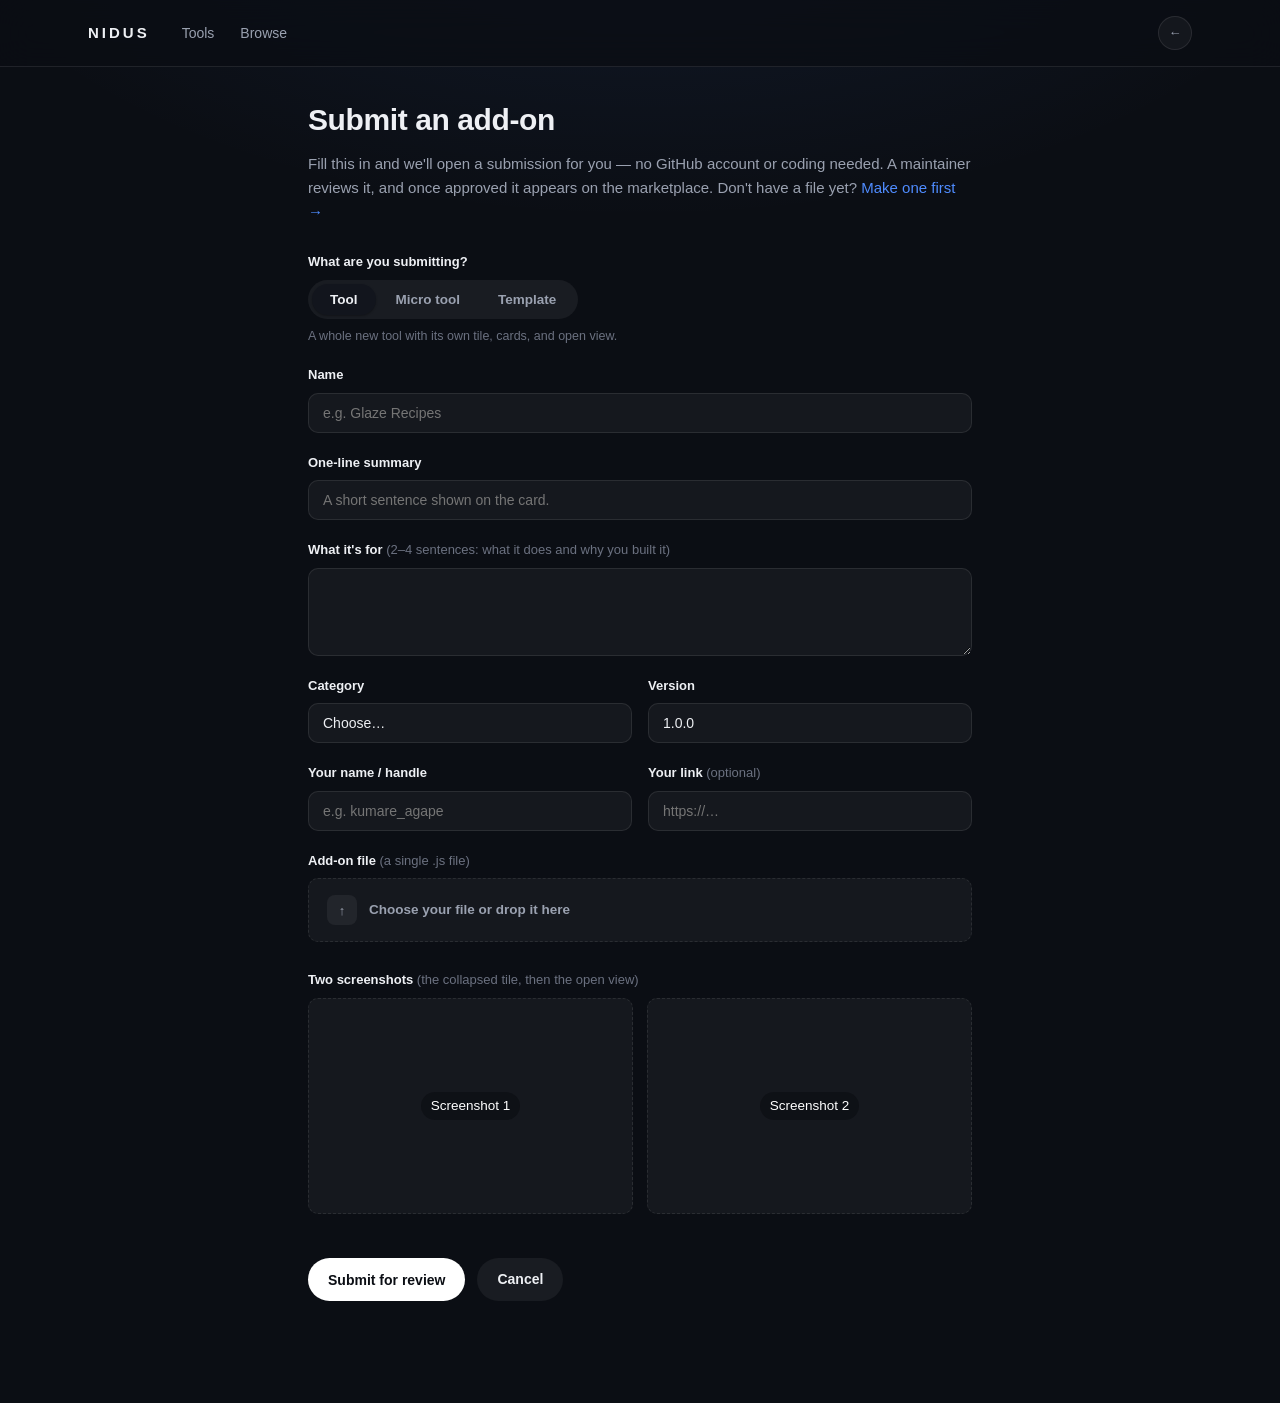
==== submit.html @ c09124db "Add anonymous web upload: submit form + Cloudflare Worker + PR flow - submit.html/submit.js/config.j" ====
<!doctype html>
<html lang="en" data-theme="dark">
<head>
  <meta charset="utf-8" />
  <meta name="viewport" content="width=device-width, initial-scale=1" />
  <title>Submit an add-on — Nidus Tools</title>
  <meta name="description" content="Upload your Nidus tool, micro tool, or template to the marketplace." />
  <link rel="icon" href="assets/nidus-favicon.png" />
  <link rel="stylesheet" href="styles.css" />
</head>
<body>
  <header class="topbar">
    <div class="topbar-inner">
      <a class="wordmark" href="index.html">NIDUS</a>
      <nav class="topnav">
        <a href="index.html#tools">Tools</a>
        <a href="index.html">Browse</a>
      </nav>
      <div class="topbar-actions">
        <a class="icon-btn" href="index.html" title="Back to marketplace" aria-label="Back">←</a>
      </div>
    </div>
  </header>

  <main class="submit-page">
    <div class="submit-intro">
      <h1>Submit an add-on</h1>
      <p>Fill this in and we'll open a submission for you — no GitHub account or coding needed. A
      maintainer reviews it, and once approved it appears on the marketplace. Don't have a file yet?
      <a href="HOW-TO-MAKE.md" target="_blank" rel="noopener">Make one first →</a></p>
    </div>

    <form id="submit-form" class="form" novalidate>
      <div class="field">
        <label>What are you submitting?</label>
        <div class="segmented" id="type-seg" role="radiogroup">
          <button type="button" class="seg active" data-type="tool" role="radio" aria-checked="true">Tool</button>
          <button type="button" class="seg" data-type="microtool" role="radio" aria-checked="false">Micro tool</button>
          <button type="button" class="seg" data-type="template" role="radio" aria-checked="false">Template</button>
        </div>
        <p class="field-hint" id="type-hint">A whole new tool with its own tile, cards, and open view.</p>
      </div>

      <div class="field">
        <label for="f-name">Name</label>
        <input type="text" id="f-name" maxlength="60" placeholder="e.g. Glaze Recipes" required />
      </div>

      <div class="field">
        <label for="f-summary">One-line summary</label>
        <input type="text" id="f-summary" maxlength="160" placeholder="A short sentence shown on the card." required />
      </div>

      <div class="field">
        <label for="f-why">What it's for <span class="field-sub">(2–4 sentences: what it does and why you built it)</span></label>
        <textarea id="f-why" rows="4" maxlength="600" required></textarea>
      </div>

      <div class="field-row">
        <div class="field">
          <label for="f-category">Category</label>
          <select id="f-category" required><option value="">Choose…</option></select>
        </div>
        <div class="field">
          <label for="f-version">Version</label>
          <input type="text" id="f-version" value="1.0.0" maxlength="16" />
        </div>
      </div>

      <div class="field-row">
        <div class="field">
          <label for="f-author">Your name / handle</label>
          <input type="text" id="f-author" maxlength="40" placeholder="e.g. kumare_agape" required />
        </div>
        <div class="field">
          <label for="f-authorurl">Your link <span class="field-sub">(optional)</span></label>
          <input type="url" id="f-authorurl" maxlength="200" placeholder="https://…" />
        </div>
      </div>

      <div class="field">
        <label id="file-label" for="f-file">Add-on file <span class="field-sub" id="file-hint">(a single .js file)</span></label>
        <label class="dropzone" for="f-file">
          <input type="file" id="f-file" accept=".js" hidden />
          <span class="dz-icon">↑</span>
          <span class="dz-text" id="file-dztext">Choose your file or drop it here</span>
        </label>
      </div>

      <div class="field" id="shots-field">
        <label>Two screenshots <span class="field-sub" id="shots-hint">(the collapsed tile, then the open view)</span></label>
        <div class="shots-grid">
          <label class="dropzone shot" for="f-shot1">
            <input type="file" id="f-shot1" accept="image/png,image/jpeg,image/webp" hidden />
            <img class="shot-preview" id="shot1-preview" alt="" hidden />
            <span class="dz-text" id="shot1-text">Screenshot 1</span>
          </label>
          <label class="dropzone shot" for="f-shot2">
            <input type="file" id="f-shot2" accept="image/png,image/jpeg,image/webp" hidden />
            <img class="shot-preview" id="shot2-preview" alt="" hidden />
            <span class="dz-text" id="shot2-text">Screenshot 2</span>
          </label>
        </div>
      </div>

      <!-- honeypot: hidden from humans, tempting to bots -->
      <div class="hp" aria-hidden="true">
        <label>Leave this empty<input type="text" id="f-website" tabindex="-1" autocomplete="off" /></label>
      </div>

      <div class="field" id="captcha-field">
        <div class="cf-turnstile" id="turnstile-widget"></div>
      </div>

      <div class="form-actions">
        <button type="submit" class="btn btn-primary" id="submit-go">Submit for review</button>
        <a class="btn btn-secondary" href="index.html">Cancel</a>
      </div>

      <p class="form-status" id="form-status" role="status" aria-live="polite"></p>
    </form>
  </main>

  <script src="https://challenges.cloudflare.com/turnstile/v0/api.js" async defer></script>
  <script src="config.js"></script>
  <script src="submit.js"></script>
</body>
</html>
---- styles.css ----
:root {
  --radius: 16px;
  --radius-sm: 10px;
  --accent: #4f8cff;
  --accent-soft: rgba(79, 140, 255, 0.14);
  --ease: cubic-bezier(0.22, 1, 0.36, 1);
}

/* Light (default) */
:root {
  --bg: #f7f8fa;
  --bg-vignette: radial-gradient(1200px 600px at 50% -10%, rgba(79, 140, 255, 0.06), transparent 60%);
  --surface: rgba(255, 255, 255, 0.72);
  --surface-solid: #ffffff;
  --border: rgba(15, 20, 30, 0.08);
  --text: #14181f;
  --text-muted: #6a7180;
  --text-faint: #9aa1ae;
  --btn-primary-bg: #14181f;
  --btn-primary-fg: #ffffff;
  --chip-bg: rgba(15, 20, 30, 0.05);
  --chip-active-bg: var(--accent);
  --chip-active-fg: #ffffff;
  --shadow: 0 1px 2px rgba(15, 20, 30, 0.04), 0 10px 30px -14px rgba(15, 20, 30, 0.12);
  --mark-plate: #ffffff;
  --mark-outer: #e7eaf0;
  --mark-mid: #d3d8e2;
  --mark-inner: #b9c0cf;
}

@media (prefers-color-scheme: dark) {
  :root {
    --bg: #0b0e14;
    --bg-vignette: radial-gradient(1200px 600px at 50% -10%, rgba(79, 140, 255, 0.10), transparent 60%);
    --surface: rgba(255, 255, 255, 0.045);
    --surface-solid: #12151d;
    --border: rgba(255, 255, 255, 0.09);
    --text: #eef0f4;
    --text-muted: #9aa1b0;
    --text-faint: #6b7180;
    --btn-primary-bg: #ffffff;
    --btn-primary-fg: #0b0e14;
    --chip-bg: rgba(255, 255, 255, 0.06);
    --chip-active-bg: var(--accent);
    --chip-active-fg: #ffffff;
    --shadow: 0 1px 2px rgba(0, 0, 0, 0.3), 0 20px 40px -20px rgba(0, 0, 0, 0.6);
    --mark-plate: #171b25;
    --mark-outer: #232838;
    --mark-mid: #2b3145;
    --mark-inner: #343c54;
  }
}

:root[data-theme="dark"] {
  --bg: #0b0e14;
  --bg-vignette: radial-gradient(1200px 600px at 50% -10%, rgba(79, 140, 255, 0.10), transparent 60%);
  --surface: rgba(255, 255, 255, 0.045);
  --surface-solid: #12151d;
  --border: rgba(255, 255, 255, 0.09);
  --text: #eef0f4;
  --text-muted: #9aa1b0;
  --text-faint: #6b7180;
  --btn-primary-bg: #ffffff;
  --btn-primary-fg: #0b0e14;
  --chip-bg: rgba(255, 255, 255, 0.06);
  --chip-active-bg: var(--accent);
  --chip-active-fg: #ffffff;
  --shadow: 0 1px 2px rgba(0, 0, 0, 0.3), 0 20px 40px -20px rgba(0, 0, 0, 0.6);
  --mark-plate: #171b25;
  --mark-outer: #232838;
  --mark-mid: #2b3145;
  --mark-inner: #343c54;
}

:root[data-theme="light"] {
  --bg: #f7f8fa;
  --bg-vignette: radial-gradient(1200px 600px at 50% -10%, rgba(79, 140, 255, 0.06), transparent 60%);
  --surface: rgba(255, 255, 255, 0.72);
  --surface-solid: #ffffff;
  --border: rgba(15, 20, 30, 0.08);
  --text: #14181f;
  --text-muted: #6a7180;
  --text-faint: #9aa1ae;
  --btn-primary-bg: #14181f;
  --btn-primary-fg: #ffffff;
  --chip-bg: rgba(15, 20, 30, 0.05);
  --chip-active-bg: var(--accent);
  --chip-active-fg: #ffffff;
  --shadow: 0 1px 2px rgba(15, 20, 30, 0.04), 0 10px 30px -14px rgba(15, 20, 30, 0.12);
  --mark-plate: #ffffff;
  --mark-outer: #e7eaf0;
  --mark-mid: #d3d8e2;
  --mark-inner: #b9c0cf;
}

* { box-sizing: border-box; }

html, body {
  margin: 0;
  padding: 0;
  overflow-x: hidden;
}

body {
  background: var(--bg-vignette), var(--bg);
  color: var(--text);
  font-family: -apple-system, BlinkMacSystemFont, "SF Pro Text", "Segoe UI", Roboto, Helvetica, Arial, sans-serif;
  -webkit-font-smoothing: antialiased;
  line-height: 1.5;
}

a { color: inherit; text-decoration: none; }

.icon-btn svg { fill: none; stroke: currentColor; stroke-width: 1.6; stroke-linecap: round; stroke-linejoin: round; }

/* ---------- Topbar ---------- */
.topbar { position: sticky; top: 0; z-index: 20; backdrop-filter: blur(16px); background: color-mix(in srgb, var(--bg) 78%, transparent); border-bottom: 1px solid var(--border); }
.topbar-inner { max-width: 1160px; margin: 0 auto; padding: 16px 28px; display: flex; align-items: center; gap: 32px; }
.wordmark { font-weight: 700; letter-spacing: 3px; font-size: 15px; }
.topnav { display: flex; gap: 26px; margin-right: auto; }
.topnav a { color: var(--text-muted); font-size: 14px; transition: color 0.25s var(--ease); }
.topnav a:hover, .topnav a.active { color: var(--text); }
.topbar-actions { display: flex; gap: 10px; }
.icon-btn {
  width: 34px; height: 34px; border-radius: 50%; border: 1px solid var(--border);
  background: var(--surface); color: var(--text-muted); display: flex; align-items: center; justify-content: center;
  cursor: pointer; transition: transform 0.2s var(--ease), color 0.2s var(--ease), border-color 0.2s var(--ease);
  font-size: 13px;
}
.icon-btn:hover { color: var(--text); transform: translateY(-1px); border-color: var(--text-faint); }
/* data-theme is always set (dark by default), so drive the toggle icon off it. */
.icon-sun, .icon-moon { display: none; }
:root[data-theme="dark"] .icon-sun { display: block; }
:root[data-theme="light"] .icon-moon { display: block; }

/* ---------- Hero ---------- */
.hero { padding: 34px 28px 26px; }
.hero-inner { max-width: 1160px; margin: 0 auto; display: flex; align-items: center; justify-content: space-between; gap: 40px; }
.hero-copy h1 { font-size: 36px; line-height: 1.14; margin: 0 0 14px; letter-spacing: -0.5px; }
.hero-copy p { color: var(--text-muted); font-size: 15.5px; margin: 0 0 22px; }
.hero-actions { display: flex; align-items: center; gap: 12px; flex-wrap: wrap; }
.btn { border-radius: 999px; padding: 11px 20px; font-size: 14px; font-weight: 600; cursor: pointer; border: none; transition: transform 0.2s var(--ease), opacity 0.2s var(--ease); }
.btn-primary { background: var(--btn-primary-bg); color: var(--btn-primary-fg); }
.btn-primary:hover { transform: translateY(-1px); opacity: 0.92; }
.btn-link { background: none; color: var(--text-muted); padding: 0; font-weight: 500; }
.btn-link:hover { color: var(--accent); }
.btn[disabled] { opacity: 0.5; cursor: not-allowed; }
.btn[disabled]:hover { transform: none; }
.hero-mark { flex-shrink: 0; width: 176px; height: 176px; }
.hero-mark img { width: 100%; height: 100%; object-fit: contain; filter: drop-shadow(0 24px 48px -18px rgba(15, 20, 30, 0.35)); }

/* ---------- Divider ---------- */
.divider-wrap { max-width: 1160px; margin: 0 auto; padding: 0 28px; }
.divider { height: 1px; background: var(--border); }

/* ---------- Filters ---------- */
.filters { padding: 12px 28px; }
.filters-inner { max-width: 1160px; margin: 0 auto; display: flex; align-items: center; justify-content: space-between; gap: 20px; flex-wrap: wrap; }
.tabs { display: flex; gap: 22px; }
.tab { background: none; border: none; color: var(--text-muted); font-size: 14px; font-weight: 600; padding: 6px 0; cursor: pointer; position: relative; }
.tab.active { color: var(--text); }
.tab.active::after { content: ""; position: absolute; left: 0; right: 0; bottom: -7px; height: 2px; background: var(--text); border-radius: 2px; }
.tab:hover { color: var(--text); }
.search-box { display: flex; align-items: center; gap: 8px; background: var(--surface); border: 1px solid var(--border); border-radius: 999px; padding: 9px 16px; min-width: 240px; transition: border-color 0.2s var(--ease); }
.search-box:focus-within { border-color: var(--accent); }
.search-box svg { fill: none; stroke: var(--text-faint); stroke-width: 1.6; flex-shrink: 0; }
.search-box input { border: none; background: none; outline: none; color: var(--text); font-size: 14px; width: 100%; }
.search-box input::placeholder { color: var(--text-faint); }

/* ---------- Content sections ---------- */
.content { max-width: 1160px; margin: 0 auto; padding: 6px 28px 40px; }
.section { margin-top: 22px; }
.section-head { display: flex; align-items: baseline; justify-content: space-between; margin-bottom: 14px; }
.section-head h2 { font-size: 13px; text-transform: uppercase; letter-spacing: 1.8px; color: var(--text-muted); font-weight: 700; margin: 0; }
.view-all { font-size: 13px; color: var(--text-muted); transition: color 0.2s var(--ease); }
.view-all:hover { color: var(--accent); }
.result-count { font-size: 13px; color: var(--text-faint); }

/* ---------- Tags block ---------- */
.tags-block { margin-top: 14px; }
.tags-label { font-size: 13px; text-transform: uppercase; letter-spacing: 1.8px; color: var(--text-muted); font-weight: 700; margin-bottom: 10px; }

/* ---------- Grid & Cards ---------- */
.grid { display: grid; grid-template-columns: repeat(auto-fill, minmax(240px, 1fr)); gap: 18px; }
.view-fade { animation: viewFade 0.32s var(--ease); }
@keyframes viewFade { from { opacity: 0; transform: translateY(6px); } to { opacity: 1; transform: translateY(0); } }
.card-badges { display: flex; align-items: center; justify-content: space-between; margin-bottom: 10px; }
.example-pill { font-size: 9.5px; letter-spacing: 1.2px; text-transform: uppercase; font-weight: 700; color: var(--accent); background: var(--accent-soft); padding: 3px 9px; border-radius: 999px; }
.card {
  background: var(--surface); border: 1px solid var(--border); border-radius: var(--radius);
  padding: 20px; cursor: pointer; backdrop-filter: blur(10px);
  transition: transform 0.3s var(--ease), border-color 0.3s var(--ease), box-shadow 0.3s var(--ease);
  display: flex; flex-direction: column; min-height: 210px;
}
.card:hover { transform: translateY(-3px); border-color: var(--text-faint); box-shadow: var(--shadow); }
.card-type { font-size: 10px; letter-spacing: 1.4px; text-transform: uppercase; color: var(--text-faint); font-weight: 700; margin-bottom: 10px; }
.card-icon { width: 40px; height: 40px; border-radius: var(--radius-sm); background: var(--chip-bg); display: flex; align-items: center; justify-content: center; margin-bottom: 14px; color: var(--text-muted); }
.card-icon svg { width: 20px; height: 20px; fill: none; stroke: currentColor; stroke-width: 1.6; }
.card-name { font-size: 16px; font-weight: 700; margin: 0 0 8px; letter-spacing: -0.2px; }
.card-summary { font-size: 13.5px; color: var(--text-muted); margin: 0; flex-grow: 1; display: -webkit-box; -webkit-line-clamp: 4; -webkit-box-orient: vertical; overflow: hidden; }
.card-meta { display: flex; align-items: center; justify-content: space-between; margin-top: 16px; padding-top: 14px; border-top: 1px solid var(--border); font-size: 12.5px; color: var(--text-faint); }
.card-author { display: flex; align-items: center; gap: 6px; }
.card-author svg { width: 13px; height: 13px; fill: none; stroke: currentColor; stroke-width: 1.6; }

/* ---------- Tags ---------- */
.tags-row { display: flex; flex-wrap: wrap; gap: 10px; }
.tag-chip {
  background: var(--chip-bg); border: 1px solid transparent; color: var(--text-muted);
  font-size: 13px; padding: 8px 16px; border-radius: 999px; cursor: pointer;
  transition: background 0.2s var(--ease), color 0.2s var(--ease);
}
.tag-chip:hover { color: var(--text); }
.tag-chip.active { background: var(--chip-active-bg); color: var(--chip-active-fg); }

.empty-state { color: var(--text-faint); font-size: 14px; padding: 30px 0; text-align: center; }

/* ---------- Footer ---------- */
.site-footer { max-width: 1160px; margin: 60px auto 0; padding: 0 28px 40px; }
.footer-inner { display: flex; align-items: center; justify-content: space-between; padding-top: 20px; flex-wrap: wrap; gap: 12px; }
.footer-inner p { color: var(--text-faint); font-size: 13px; margin: 0; }
.footer-right { display: flex; align-items: center; gap: 12px; }
.icon-link { color: var(--text-muted); display: flex; transition: color 0.2s var(--ease); }
.icon-link svg { fill: currentColor; }
.icon-link:hover { color: var(--text); }

/* ---------- Modal ---------- */
.modal-overlay {
  position: fixed; inset: 0; background: rgba(8, 10, 14, 0.55); backdrop-filter: blur(6px);
  display: flex; align-items: center; justify-content: center; padding: 24px; z-index: 50;
  animation: fadeIn 0.25s var(--ease);
}
.modal-overlay[hidden] { display: none; }
@keyframes fadeIn { from { opacity: 0; } to { opacity: 1; } }
.modal {
  background: var(--surface-solid); border: 1px solid var(--border); border-radius: 20px;
  max-width: 720px; width: 100%; max-height: 86vh; overflow-y: auto; padding: 32px;
  position: relative; box-shadow: var(--shadow);
}
.modal-narrow { max-width: 520px; }
.modal-close {
  position: absolute; top: 18px; right: 18px; width: 32px; height: 32px; border-radius: 50%;
  border: 1px solid var(--border); background: var(--surface); color: var(--text-muted);
  cursor: pointer; font-size: 13px;
}
.modal-close:hover { color: var(--text); }
.modal-shots { display: grid; grid-template-columns: 1fr 1fr; gap: 12px; margin-bottom: 22px; }
.modal-shots img { width: 100%; border-radius: var(--radius-sm); border: 1px solid var(--border); display: block; aspect-ratio: 3/2; object-fit: cover; }
.modal-type { font-size: 11px; letter-spacing: 1.4px; text-transform: uppercase; color: var(--accent); font-weight: 700; margin-bottom: 10px; }
.modal h3 { font-size: 24px; margin: 0 0 6px; }
.modal-summary { color: var(--text-muted); font-size: 14.5px; margin: 0 0 20px; }
.modal-meta-row { display: flex; gap: 18px; font-size: 13px; color: var(--text-faint); margin-bottom: 22px; flex-wrap: wrap; }
.why-box { background: var(--chip-bg); border-radius: var(--radius-sm); padding: 16px 18px; margin-bottom: 22px; }
.why-box h4 { font-size: 11px; text-transform: uppercase; letter-spacing: 1.4px; color: var(--text-faint); margin: 0 0 8px; }
.why-box p { margin: 0; font-size: 14px; color: var(--text); line-height: 1.6; }
.readme-box { font-size: 14px; color: var(--text-muted); line-height: 1.7; margin-bottom: 22px; }
.readme-box :is(h1, h2, h3) { color: var(--text); }
.modal-actions { display: flex; gap: 12px; }
.modal-actions .btn { flex: 1; text-align: center; }
.btn-secondary { background: var(--chip-bg); color: var(--text); }
.btn-secondary:hover { opacity: 0.85; transform: translateY(-1px); }

.blueprint-preview { display: flex; flex-direction: column; gap: 10px; margin-bottom: 22px; }
.blueprint-fields { display: flex; flex-wrap: wrap; gap: 8px; }
.blueprint-field-chip { background: var(--chip-bg); border-radius: 999px; padding: 7px 14px; font-size: 12.5px; color: var(--text-muted); }

.howto-list { padding-left: 20px; color: var(--text-muted); font-size: 14.5px; line-height: 1.8; }
.howto-list code { background: var(--chip-bg); padding: 2px 6px; border-radius: 5px; font-size: 13px; }

/* ---------- Submit modal ---------- */
.submit-hero h2 { font-size: 24px; margin: 0 0 8px; }
.submit-hero p { color: var(--text-muted); font-size: 14.5px; margin: 0 0 24px; line-height: 1.6; }
.submit-steps { display: flex; flex-direction: column; gap: 18px; margin-bottom: 26px; }
.submit-step { display: flex; gap: 16px; align-items: flex-start; }
.submit-num { flex-shrink: 0; width: 30px; height: 30px; border-radius: 50%; background: var(--accent); color: #fff; display: flex; align-items: center; justify-content: center; font-weight: 700; font-size: 14px; }
.submit-step h4 { margin: 4px 0 6px; font-size: 15px; }
.submit-step p { margin: 0 0 10px; font-size: 13.5px; color: var(--text-muted); line-height: 1.6; }
.submit-links { display: flex; flex-wrap: wrap; gap: 8px; }
.chip-link { display: inline-block; background: var(--chip-bg); color: var(--text); font-size: 12.5px; font-weight: 600; padding: 7px 14px; border-radius: 999px; transition: background 0.2s var(--ease), color 0.2s var(--ease); }
.chip-link:hover { color: var(--accent); }

/* ---------- Create modal ---------- */
.create-options { display: flex; flex-direction: column; gap: 12px; margin-bottom: 24px; }
.create-option { display: flex; align-items: center; gap: 14px; background: var(--chip-bg); border: 1px solid var(--border); border-radius: var(--radius-sm); padding: 14px 16px; }
.create-icon { flex-shrink: 0; width: 38px; height: 38px; border-radius: var(--radius-sm); background: var(--surface-solid); display: flex; align-items: center; justify-content: center; color: var(--text-muted); }
.create-icon svg { width: 19px; height: 19px; fill: none; stroke: currentColor; stroke-width: 1.6; }
.create-body { flex: 1; min-width: 0; }
.create-body h4 { margin: 0 0 3px; font-size: 15px; }
.create-body p { margin: 0; font-size: 13px; color: var(--text-muted); line-height: 1.5; }
.create-dl { flex-shrink: 0; text-decoration: none; }
@media (max-width: 560px) {
  .create-option { flex-wrap: wrap; }
  .create-dl { width: 100%; text-align: center; }
}

/* ---------- Responsive ---------- */
@media (max-width: 760px) {
  .hero-inner { flex-direction: column; align-items: flex-start; }
  .hero-mark { width: 140px; height: 140px; align-self: center; }
  .hero-copy h1 { font-size: 32px; }
  .topnav { display: none; }
  .filters-inner { flex-direction: column; align-items: stretch; }
  .search-box { min-width: 0; }
  .modal-shots { grid-template-columns: 1fr; }
}

/* ---------- Submit page ---------- */
.submit-page { max-width: 720px; margin: 0 auto; padding: 30px 28px 60px; }
.submit-intro h1 { font-size: 30px; margin: 0 0 10px; letter-spacing: -0.4px; }
.submit-intro p { color: var(--text-muted); font-size: 15px; line-height: 1.6; margin: 0 0 28px; }
.submit-intro a { color: var(--accent); }

.form { display: flex; flex-direction: column; gap: 20px; }
.field { display: flex; flex-direction: column; }
.field-row { display: flex; gap: 16px; }
.field-row .field { flex: 1; }
.field > label { font-size: 13px; font-weight: 600; margin-bottom: 8px; color: var(--text); }
.field-sub { color: var(--text-faint); font-weight: 400; }
.field-hint { font-size: 12.5px; color: var(--text-faint); margin: 8px 0 0; }

.form input[type="text"], .form input[type="url"], .form select, .form textarea {
  background: var(--surface); border: 1px solid var(--border); border-radius: var(--radius-sm);
  padding: 11px 14px; font-size: 14px; color: var(--text); font-family: inherit; width: 100%;
  transition: border-color 0.2s var(--ease);
}
.form input:focus, .form select:focus, .form textarea:focus { outline: none; border-color: var(--accent); }
.form textarea { resize: vertical; }
.form select { appearance: none; cursor: pointer; }

.segmented { display: inline-flex; background: var(--chip-bg); border-radius: 999px; padding: 4px; gap: 2px; align-self: flex-start; }
.seg { background: none; border: none; color: var(--text-muted); font-size: 13.5px; font-weight: 600; padding: 8px 18px; border-radius: 999px; cursor: pointer; transition: background 0.2s var(--ease), color 0.2s var(--ease); }
.seg.active { background: var(--surface-solid); color: var(--text); box-shadow: var(--shadow); }

.dropzone {
  display: flex; align-items: center; gap: 12px; background: var(--surface);
  border: 1px dashed var(--border); border-radius: var(--radius-sm); padding: 16px 18px;
  cursor: pointer; transition: border-color 0.2s var(--ease), background 0.2s var(--ease);
}
.dropzone:hover { border-color: var(--accent); }
.dz-icon { width: 30px; height: 30px; border-radius: 8px; background: var(--chip-bg); display: flex; align-items: center; justify-content: center; color: var(--text-muted); font-weight: 700; flex-shrink: 0; }
.dz-text { font-size: 13.5px; color: var(--text-muted); }
.shots-grid { display: grid; grid-template-columns: 1fr 1fr; gap: 14px; }
.dropzone.shot { flex-direction: column; justify-content: center; text-align: center; aspect-ratio: 3/2; position: relative; overflow: hidden; }
.shot-preview { position: absolute; inset: 0; width: 100%; height: 100%; object-fit: cover; }
.dropzone.shot .dz-text { position: relative; z-index: 1; background: rgba(8,10,14,0.5); color: #fff; padding: 4px 10px; border-radius: 999px; }

.hp { position: absolute; left: -9999px; width: 1px; height: 1px; overflow: hidden; }

.form-actions { display: flex; gap: 12px; margin-top: 4px; }
.form-status { font-size: 13.5px; margin: 4px 0 0; min-height: 18px; }
.form-status.error { color: #e5646b; }
.form-status.ok { color: var(--text-muted); }

.submit-done { text-align: center; padding: 30px 0; }
.done-check { width: 56px; height: 56px; border-radius: 50%; background: var(--accent); color: #fff; font-size: 28px; display: flex; align-items: center; justify-content: center; margin: 0 auto 18px; }
.submit-done h2 { margin: 0 0 8px; }
.submit-done p { color: var(--text-muted); font-size: 14.5px; margin: 0 0 20px; }
.done-sub { margin-top: 20px; }
.done-sub a { color: var(--accent); }

@media (max-width: 560px) {
  .field-row { flex-direction: column; gap: 20px; }
}
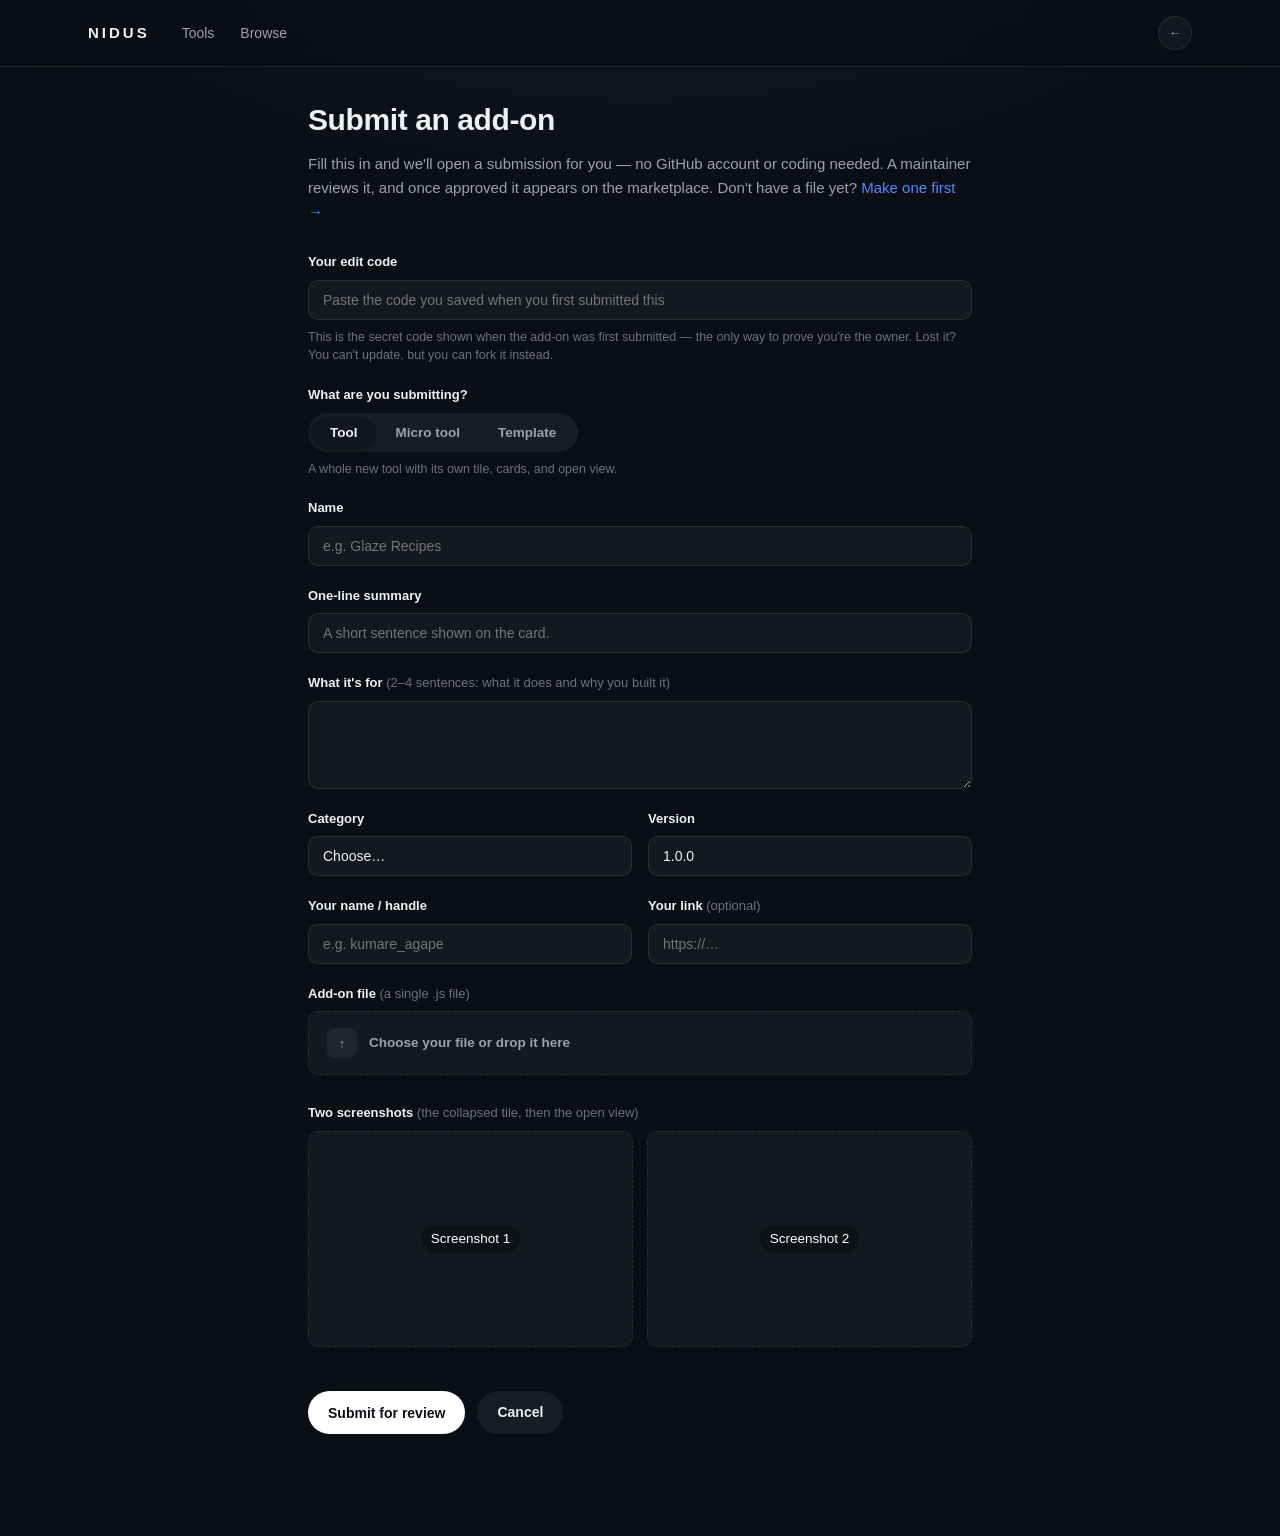
==== commit 9c75214a: "Add updates (edit-token), forks, and a Newest/Most-downloaded sort - Worker: on create, mint a one-t" ====
--- a/submit.html
+++ b/submit.html
@@ -24,14 +24,22 @@
 
   <main class="submit-page">
     <div class="submit-intro">
-      <h1>Submit an add-on</h1>
-      <p>Fill this in and we'll open a submission for you — no GitHub account or coding needed. A
+      <h1 id="page-title">Submit an add-on</h1>
+      <p id="page-intro">Fill this in and we'll open a submission for you — no GitHub account or coding needed. A
       maintainer reviews it, and once approved it appears on the marketplace. Don't have a file yet?
       <a href="HOW-TO-MAKE.md" target="_blank" rel="noopener">Make one first →</a></p>
     </div>
 
+    <div class="mode-banner" id="mode-banner" hidden></div>
+
     <form id="submit-form" class="form" novalidate>
-      <div class="field">
+      <div class="field" id="token-field" hidden>
+        <label for="f-token">Your edit code</label>
+        <input type="text" id="f-token" placeholder="Paste the code you saved when you first submitted this" autocomplete="off" />
+        <p class="field-hint">This is the secret code shown when the add-on was first submitted — the only way to prove you're the owner. Lost it? You can't update, but you can <a href="#" id="tofork">fork it instead</a>.</p>
+      </div>
+
+      <div class="field" id="type-field">
         <label>What are you submitting?</label>
         <div class="segmented" id="type-seg" role="radiogroup">
           <button type="button" class="seg active" data-type="tool" role="radio" aria-checked="true">Tool</button>
--- a/styles.css
+++ b/styles.css
@@ -360,3 +360,31 @@
 @media (max-width: 560px) {
   .field-row { flex-direction: column; gap: 20px; }
 }
+
+/* ---------- Submit modes (banner, token, provenance) ---------- */
+.mode-banner { background: var(--accent-soft); border: 1px solid transparent; color: var(--text); font-size: 13.5px; line-height: 1.5; padding: 12px 16px; border-radius: var(--radius-sm); margin-bottom: 22px; }
+.mode-banner a { color: var(--accent); }
+.seg:disabled { opacity: 1; }
+
+.token-box { background: var(--chip-bg); border: 1px solid var(--border); border-radius: var(--radius-sm); padding: 20px; margin: 24px 0; text-align: left; }
+.token-box h3 { margin: 0 0 6px; font-size: 16px; }
+.token-box p { color: var(--text-muted); font-size: 13.5px; margin: 0 0 14px; }
+.token-row { display: flex; gap: 10px; align-items: stretch; }
+.token-row code { flex: 1; background: var(--surface-solid); border: 1px solid var(--border); border-radius: 8px; padding: 11px 14px; font-family: ui-monospace, SFMono-Regular, Menlo, monospace; font-size: 13.5px; color: var(--text); word-break: break-all; display: flex; align-items: center; }
+.token-row .btn { white-space: nowrap; }
+
+/* ---------- Sort toggle ---------- */
+.sort-toggle { display: inline-flex; background: var(--chip-bg); border-radius: 999px; padding: 3px; gap: 2px; }
+.sort-toggle button { background: none; border: none; color: var(--text-muted); font-size: 12px; font-weight: 600; padding: 5px 12px; border-radius: 999px; cursor: pointer; }
+.sort-toggle button.active { background: var(--surface-solid); color: var(--text); box-shadow: var(--shadow); }
+.section-head .head-right { display: flex; align-items: center; gap: 14px; }
+
+/* ---------- Provenance ---------- */
+.forked-label { font-size: 12px; color: var(--text-faint); margin: 0 0 14px; }
+.forked-label a { color: var(--accent); }
+.card-forked { font-size: 11px; color: var(--text-faint); margin-top: 6px; }
+
+.owner-actions { margin-top: 14px; font-size: 12.5px; color: var(--text-faint); text-align: center; }
+.owner-actions a { color: var(--text-muted); transition: color 0.2s var(--ease); }
+.owner-actions a:hover { color: var(--accent); }
+.owner-actions .dot { margin: 0 8px; opacity: 0.5; }
